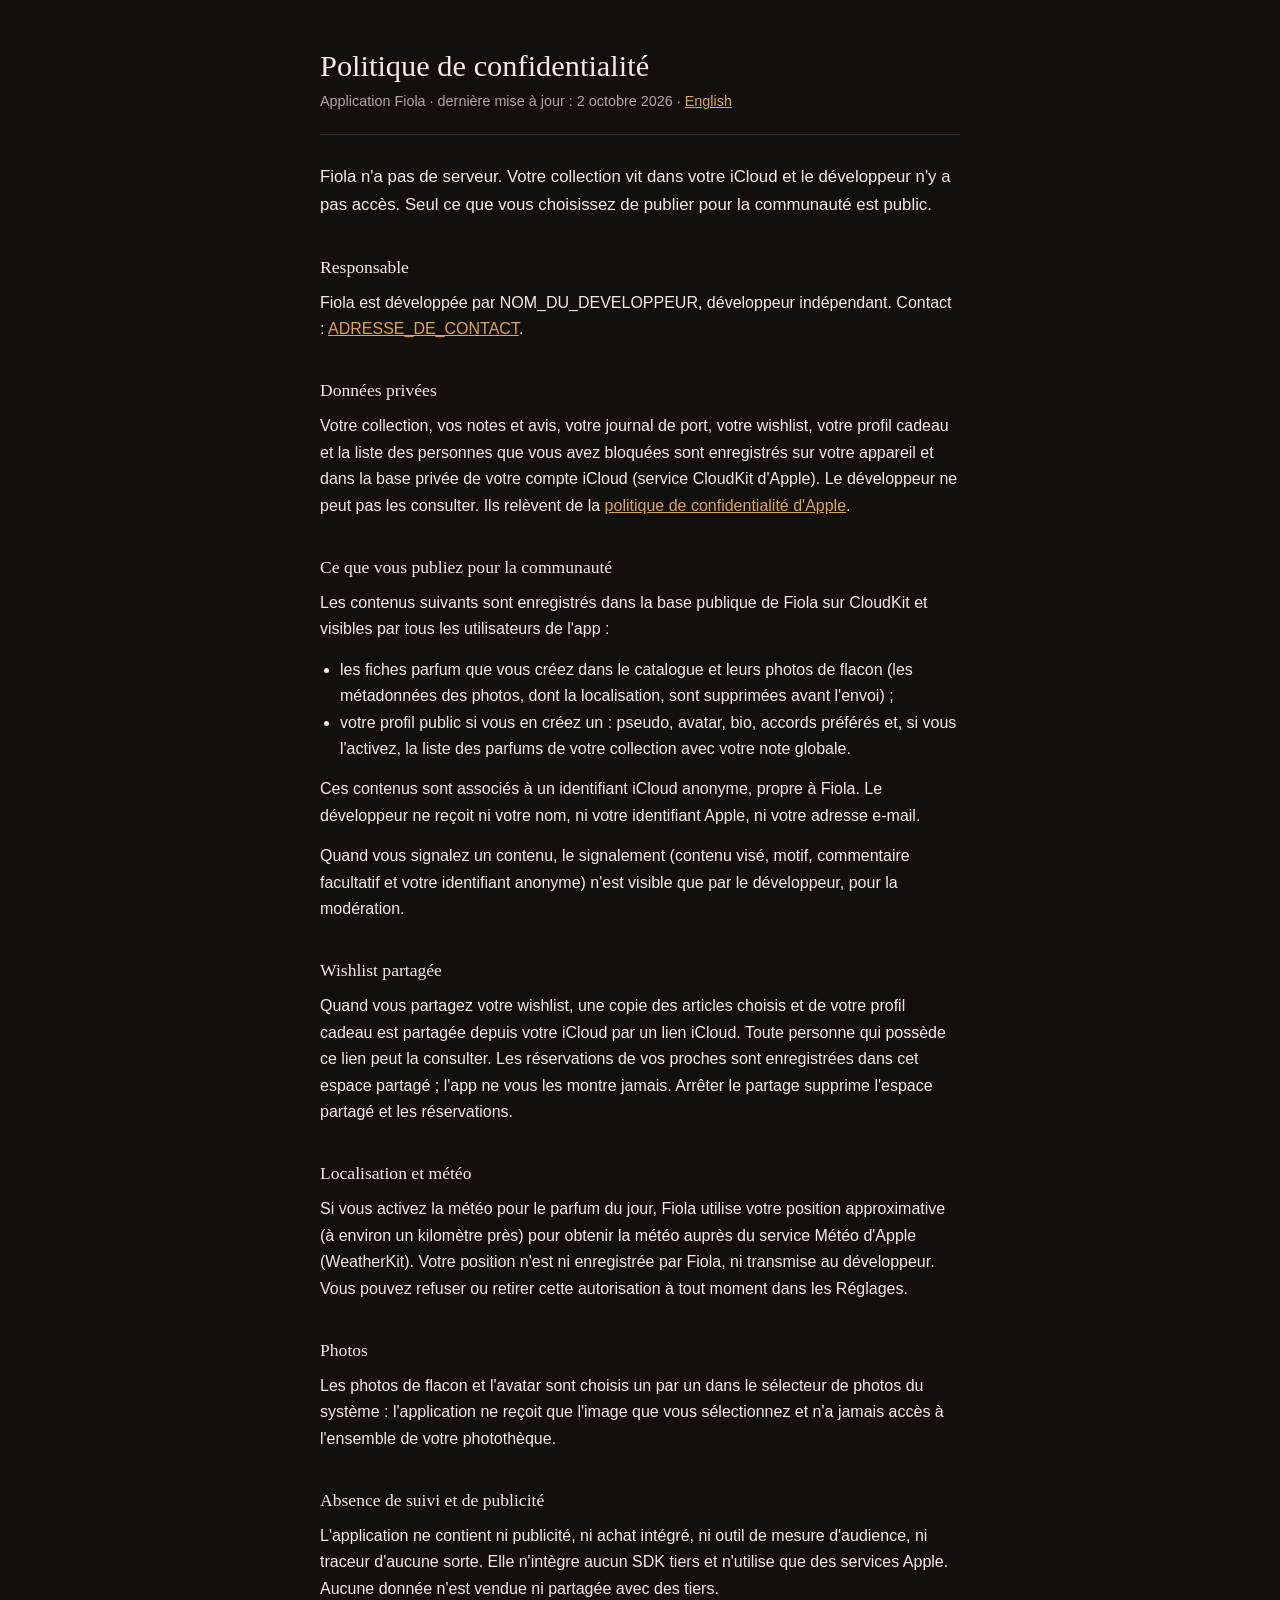
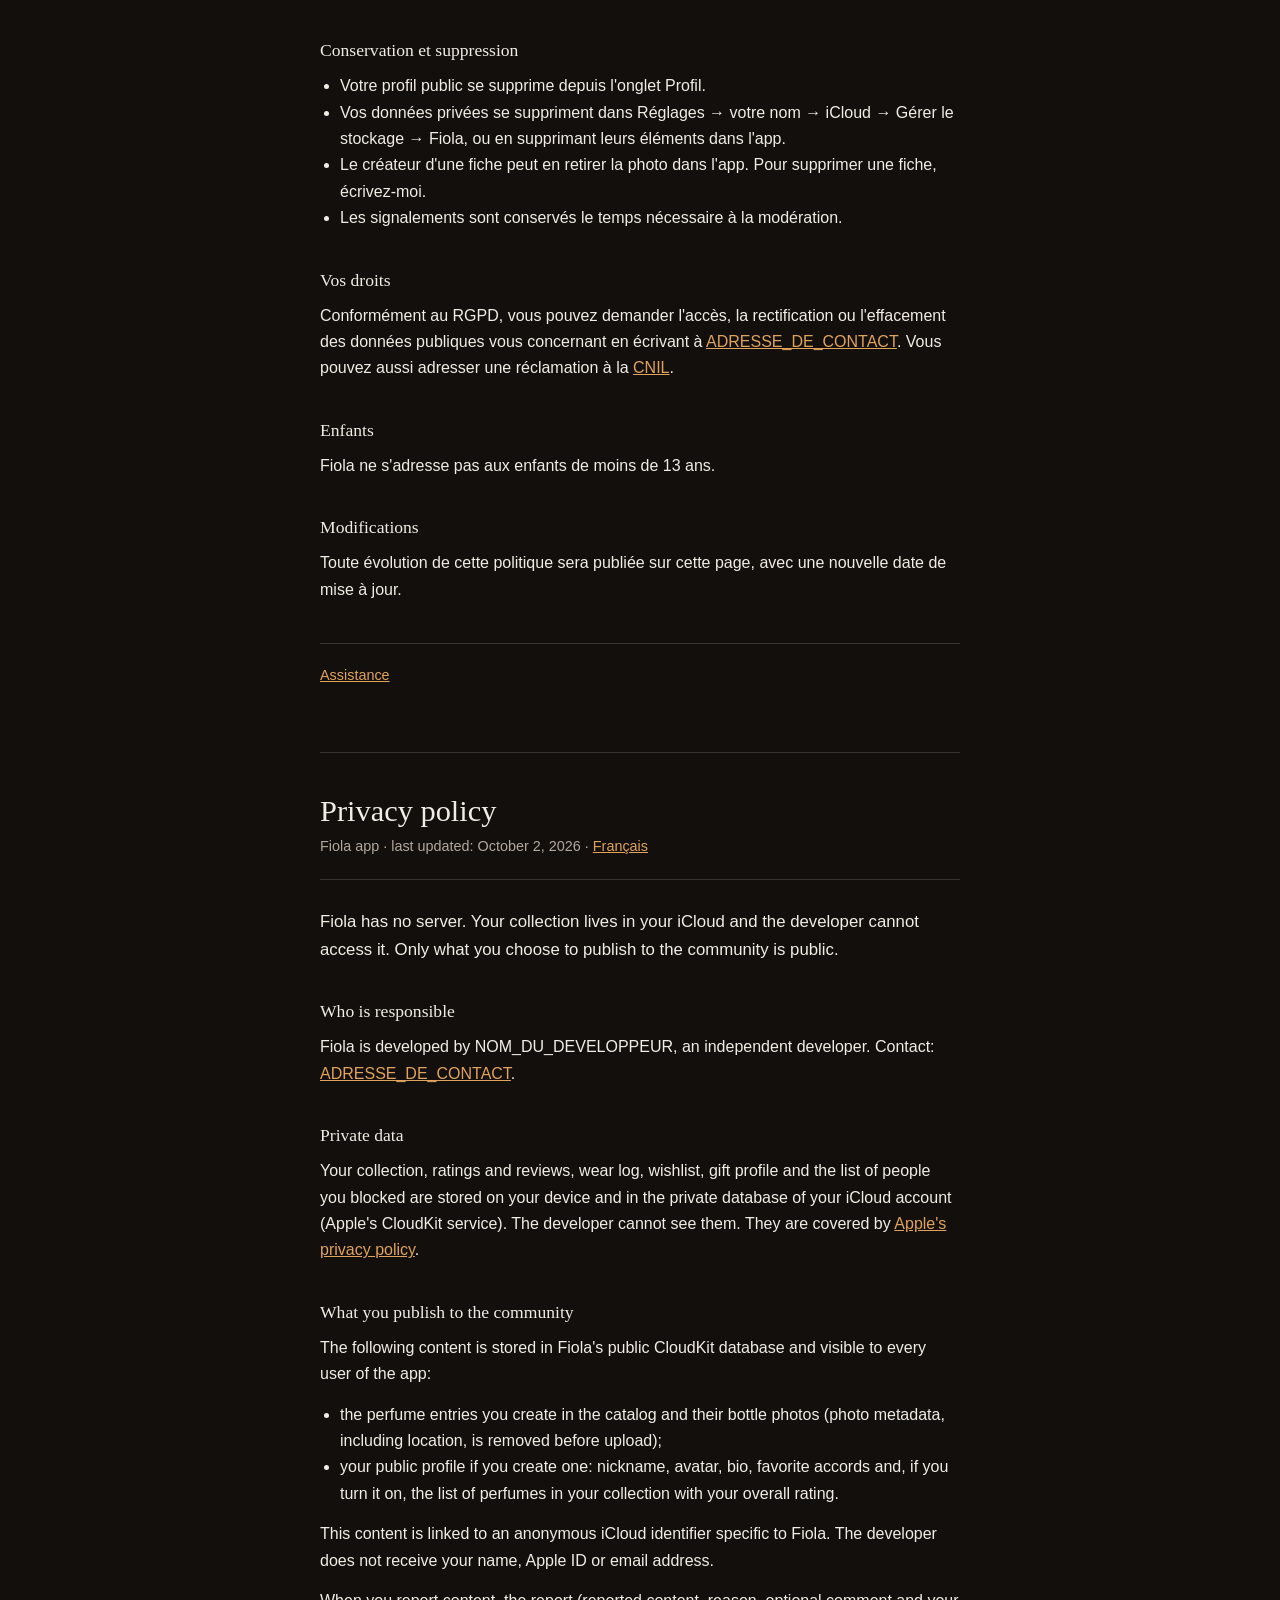
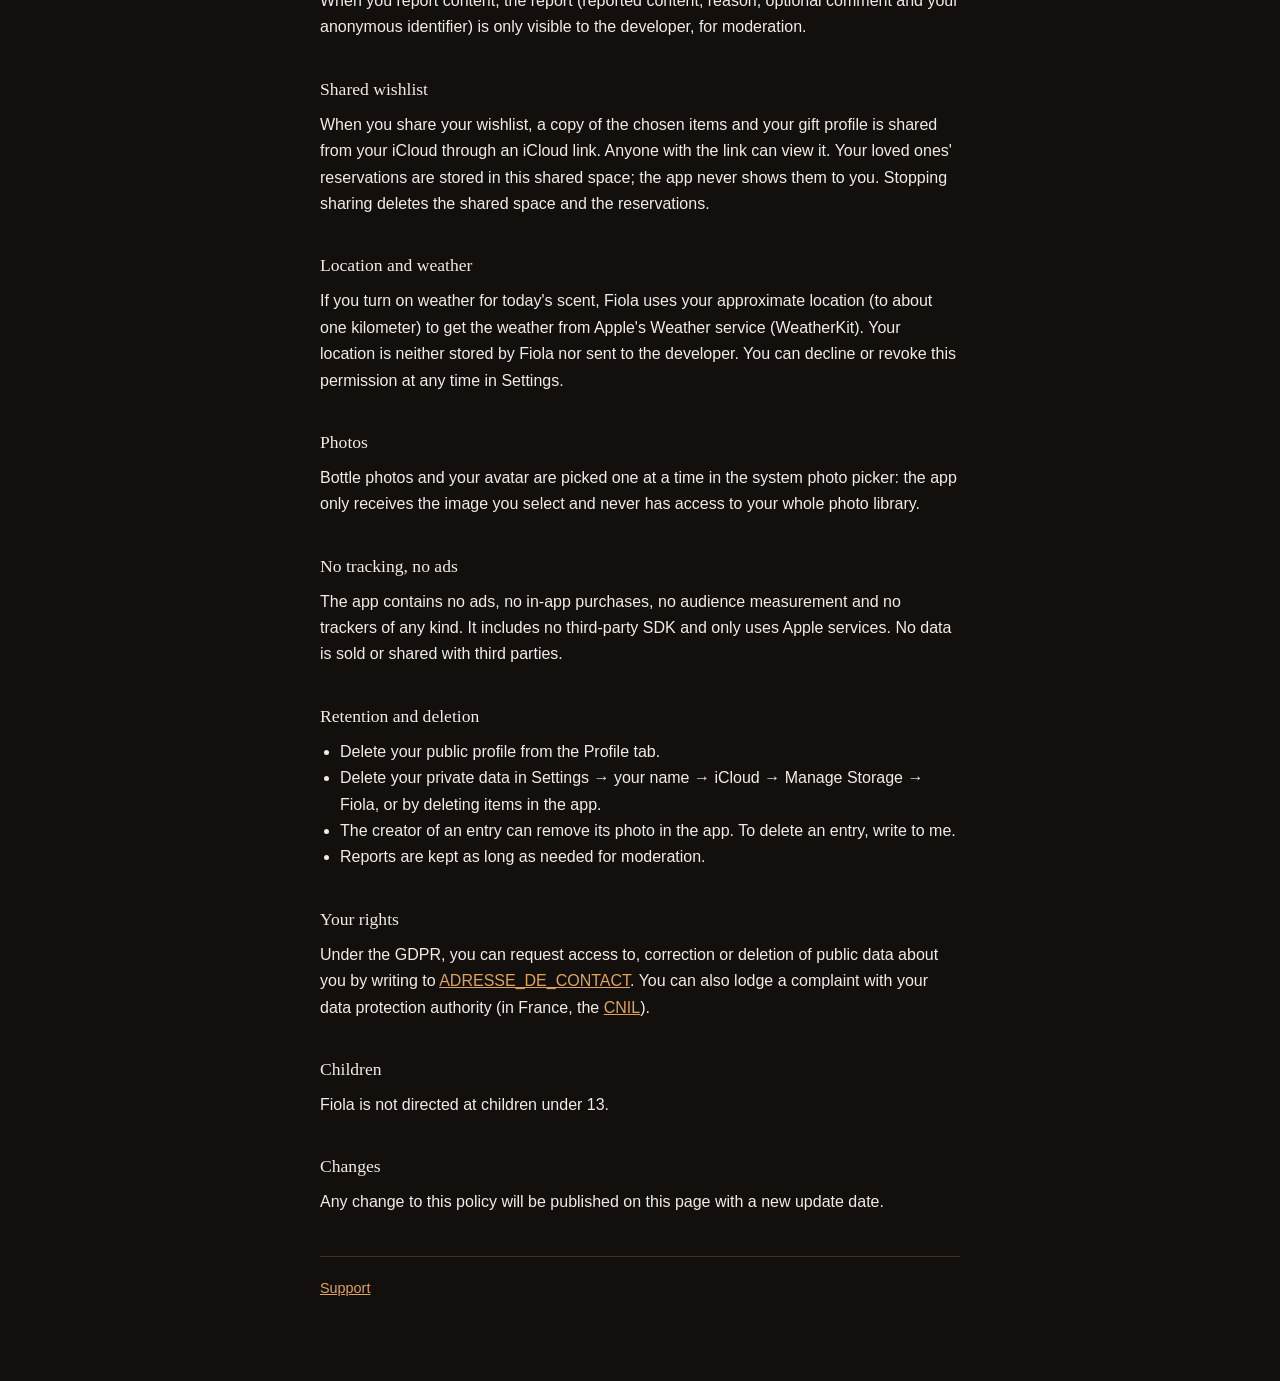
==== privacy.html @ 3ed2ec0d "Add files via upload" ====
<!doctype html>
<html lang="fr">
<head>
<meta charset="utf-8">
<meta name="viewport" content="width=device-width, initial-scale=1">
<title>Fiola — Politique de confidentialité</title>
<link rel="stylesheet" href="../style.css">
</head>
<body>
<main>
<section id="fr" lang="fr">
  <h1>Politique de confidentialité</h1>
  <p class="meta">Application Fiola · dernière mise à jour : 2 octobre 2026 · <a href="#en">English</a></p>

  <p class="lead">Fiola n'a pas de serveur. Votre collection vit dans votre
  iCloud et le développeur n'y a pas accès. Seul ce que vous choisissez de
  publier pour la communauté est public.</p>

  <h2>Responsable</h2>
  <p>Fiola est développée par NOM_DU_DEVELOPPEUR, développeur indépendant.
  Contact : <a href="mailto:ADRESSE_DE_CONTACT">ADRESSE_DE_CONTACT</a>.</p>

  <h2>Données privées</h2>
  <p>Votre collection, vos notes et avis, votre journal de port, votre
  wishlist, votre profil cadeau et la liste des personnes que vous avez
  bloquées sont enregistrés sur votre appareil et dans la base privée de votre
  compte iCloud (service CloudKit d'Apple). Le développeur ne peut pas les
  consulter. Ils relèvent de la
  <a href="https://www.apple.com/legal/privacy/">politique de confidentialité
  d'Apple</a>.</p>

  <h2>Ce que vous publiez pour la communauté</h2>
  <p>Les contenus suivants sont enregistrés dans la base publique de Fiola sur
  CloudKit et visibles par tous les utilisateurs de l'app :</p>
  <ul>
    <li>les fiches parfum que vous créez dans le catalogue et leurs photos de
    flacon (les métadonnées des photos, dont la localisation, sont supprimées
    avant l'envoi) ;</li>
    <li>votre profil public si vous en créez un : pseudo, avatar, bio, accords
    préférés et, si vous l'activez, la liste des parfums de votre collection
    avec votre note globale.</li>
  </ul>
  <p>Ces contenus sont associés à un identifiant iCloud anonyme, propre à
  Fiola. Le développeur ne reçoit ni votre nom, ni votre identifiant Apple, ni
  votre adresse e-mail.</p>
  <p>Quand vous signalez un contenu, le signalement (contenu visé, motif,
  commentaire facultatif et votre identifiant anonyme) n'est visible que par
  le développeur, pour la modération.</p>

  <h2>Wishlist partagée</h2>
  <p>Quand vous partagez votre wishlist, une copie des articles choisis et de
  votre profil cadeau est partagée depuis votre iCloud par un lien iCloud.
  Toute personne qui possède ce lien peut la consulter. Les réservations de
  vos proches sont enregistrées dans cet espace partagé ; l'app ne vous les
  montre jamais. Arrêter le partage supprime l'espace partagé et les
  réservations.</p>

  <h2>Localisation et météo</h2>
  <p>Si vous activez la météo pour le parfum du jour, Fiola utilise votre
  position approximative (à environ un kilomètre près) pour obtenir la météo
  auprès du service Météo d'Apple (WeatherKit). Votre position n'est ni
  enregistrée par Fiola, ni transmise au développeur. Vous pouvez refuser ou
  retirer cette autorisation à tout moment dans les Réglages.</p>

  <h2>Photos</h2>
  <p>Les photos de flacon et l'avatar sont choisis un par un dans le sélecteur
  de photos du système : l'application ne reçoit que l'image que vous
  sélectionnez et n'a jamais accès à l'ensemble de votre photothèque.</p>

  <h2>Absence de suivi et de publicité</h2>
  <p>L'application ne contient ni publicité, ni achat intégré, ni outil de
  mesure d'audience, ni traceur d'aucune sorte. Elle n'intègre aucun SDK
  tiers et n'utilise que des services Apple. Aucune donnée n'est vendue ni
  partagée avec des tiers.</p>

  <h2>Conservation et suppression</h2>
  <ul>
    <li>Votre profil public se supprime depuis l'onglet Profil.</li>
    <li>Vos données privées se suppriment dans Réglages → votre nom → iCloud →
    Gérer le stockage → Fiola, ou en supprimant leurs éléments dans l'app.</li>
    <li>Le créateur d'une fiche peut en retirer la photo dans l'app. Pour
    supprimer une fiche, écrivez-moi.</li>
    <li>Les signalements sont conservés le temps nécessaire à la modération.</li>
  </ul>

  <h2>Vos droits</h2>
  <p>Conformément au RGPD, vous pouvez demander l'accès, la rectification ou
  l'effacement des données publiques vous concernant en écrivant à
  <a href="mailto:ADRESSE_DE_CONTACT">ADRESSE_DE_CONTACT</a>. Vous pouvez
  aussi adresser une réclamation à la <a href="https://www.cnil.fr/">CNIL</a>.</p>

  <h2>Enfants</h2>
  <p>Fiola ne s'adresse pas aux enfants de moins de 13 ans.</p>

  <h2>Modifications</h2>
  <p>Toute évolution de cette politique sera publiée sur cette page, avec une
  nouvelle date de mise à jour.</p>

  <nav><a href="../">Assistance</a></nav>
</section>

<section id="en" lang="en">
  <h1>Privacy policy</h1>
  <p class="meta">Fiola app · last updated: October 2, 2026 · <a href="#fr">Français</a></p>

  <p class="lead">Fiola has no server. Your collection lives in your iCloud
  and the developer cannot access it. Only what you choose to publish to the
  community is public.</p>

  <h2>Who is responsible</h2>
  <p>Fiola is developed by NOM_DU_DEVELOPPEUR, an independent developer.
  Contact: <a href="mailto:ADRESSE_DE_CONTACT">ADRESSE_DE_CONTACT</a>.</p>

  <h2>Private data</h2>
  <p>Your collection, ratings and reviews, wear log, wishlist, gift profile
  and the list of people you blocked are stored on your device and in the
  private database of your iCloud account (Apple's CloudKit service). The
  developer cannot see them. They are covered by
  <a href="https://www.apple.com/legal/privacy/">Apple's privacy
  policy</a>.</p>

  <h2>What you publish to the community</h2>
  <p>The following content is stored in Fiola's public CloudKit database and
  visible to every user of the app:</p>
  <ul>
    <li>the perfume entries you create in the catalog and their bottle photos
    (photo metadata, including location, is removed before upload);</li>
    <li>your public profile if you create one: nickname, avatar, bio, favorite
    accords and, if you turn it on, the list of perfumes in your collection
    with your overall rating.</li>
  </ul>
  <p>This content is linked to an anonymous iCloud identifier specific to
  Fiola. The developer does not receive your name, Apple ID or email
  address.</p>
  <p>When you report content, the report (reported content, reason, optional
  comment and your anonymous identifier) is only visible to the developer,
  for moderation.</p>

  <h2>Shared wishlist</h2>
  <p>When you share your wishlist, a copy of the chosen items and your gift
  profile is shared from your iCloud through an iCloud link. Anyone with the
  link can view it. Your loved ones' reservations are stored in this shared
  space; the app never shows them to you. Stopping sharing deletes the shared
  space and the reservations.</p>

  <h2>Location and weather</h2>
  <p>If you turn on weather for today's scent, Fiola uses your approximate
  location (to about one kilometer) to get the weather from Apple's Weather
  service (WeatherKit). Your location is neither stored by Fiola nor sent to
  the developer. You can decline or revoke this permission at any time in
  Settings.</p>

  <h2>Photos</h2>
  <p>Bottle photos and your avatar are picked one at a time in the system
  photo picker: the app only receives the image you select and never has
  access to your whole photo library.</p>

  <h2>No tracking, no ads</h2>
  <p>The app contains no ads, no in-app purchases, no audience measurement
  and no trackers of any kind. It includes no third-party SDK and only uses
  Apple services. No data is sold or shared with third parties.</p>

  <h2>Retention and deletion</h2>
  <ul>
    <li>Delete your public profile from the Profile tab.</li>
    <li>Delete your private data in Settings → your name → iCloud → Manage
    Storage → Fiola, or by deleting items in the app.</li>
    <li>The creator of an entry can remove its photo in the app. To delete an
    entry, write to me.</li>
    <li>Reports are kept as long as needed for moderation.</li>
  </ul>

  <h2>Your rights</h2>
  <p>Under the GDPR, you can request access to, correction or deletion of
  public data about you by writing to
  <a href="mailto:ADRESSE_DE_CONTACT">ADRESSE_DE_CONTACT</a>. You can also
  lodge a complaint with your data protection authority (in France, the
  <a href="https://www.cnil.fr/">CNIL</a>).</p>

  <h2>Children</h2>
  <p>Fiola is not directed at children under 13.</p>

  <h2>Changes</h2>
  <p>Any change to this policy will be published on this page with a new
  update date.</p>

  <nav><a href="../">Support</a></nav>
</section>
</main>
</body>
</html>
---- style.css ----
:root{
  --ground:#120F0D; --surface:#1C1815; --ink:#F2ECE4; --soft:#B3A89C;
  --rule:#3A332D; --primary:#E0A35A;
}
*{box-sizing:border-box}
body{margin:0;background:var(--ground);color:var(--ink);
     font:16px/1.65 -apple-system,BlinkMacSystemFont,"Segoe UI",Helvetica,Arial,sans-serif}
main{max-width:680px;margin:0 auto;padding:48px 20px 80px}
h1{font-size:1.9rem;line-height:1.2;margin:0 0 6px;font-weight:400;
   font-family:"New York",Georgia,"Times New Roman",serif}
h2{font-size:1.1rem;margin:34px 0 8px;font-weight:500;
   font-family:"New York",Georgia,"Times New Roman",serif}
p,ul{margin:0 0 14px}
ul{padding-left:20px}
a{color:var(--primary)}
strong{font-weight:600}
.meta{color:var(--soft);font-size:.9rem;margin-bottom:28px;
      padding-bottom:20px;border-bottom:1px solid var(--rule)}
.lead{font-size:1.05rem}
section+section{margin-top:64px;padding-top:40px;border-top:1px solid var(--rule)}
nav{margin-top:40px;padding-top:20px;border-top:1px solid var(--rule);
    font-size:.9rem;color:var(--soft)}
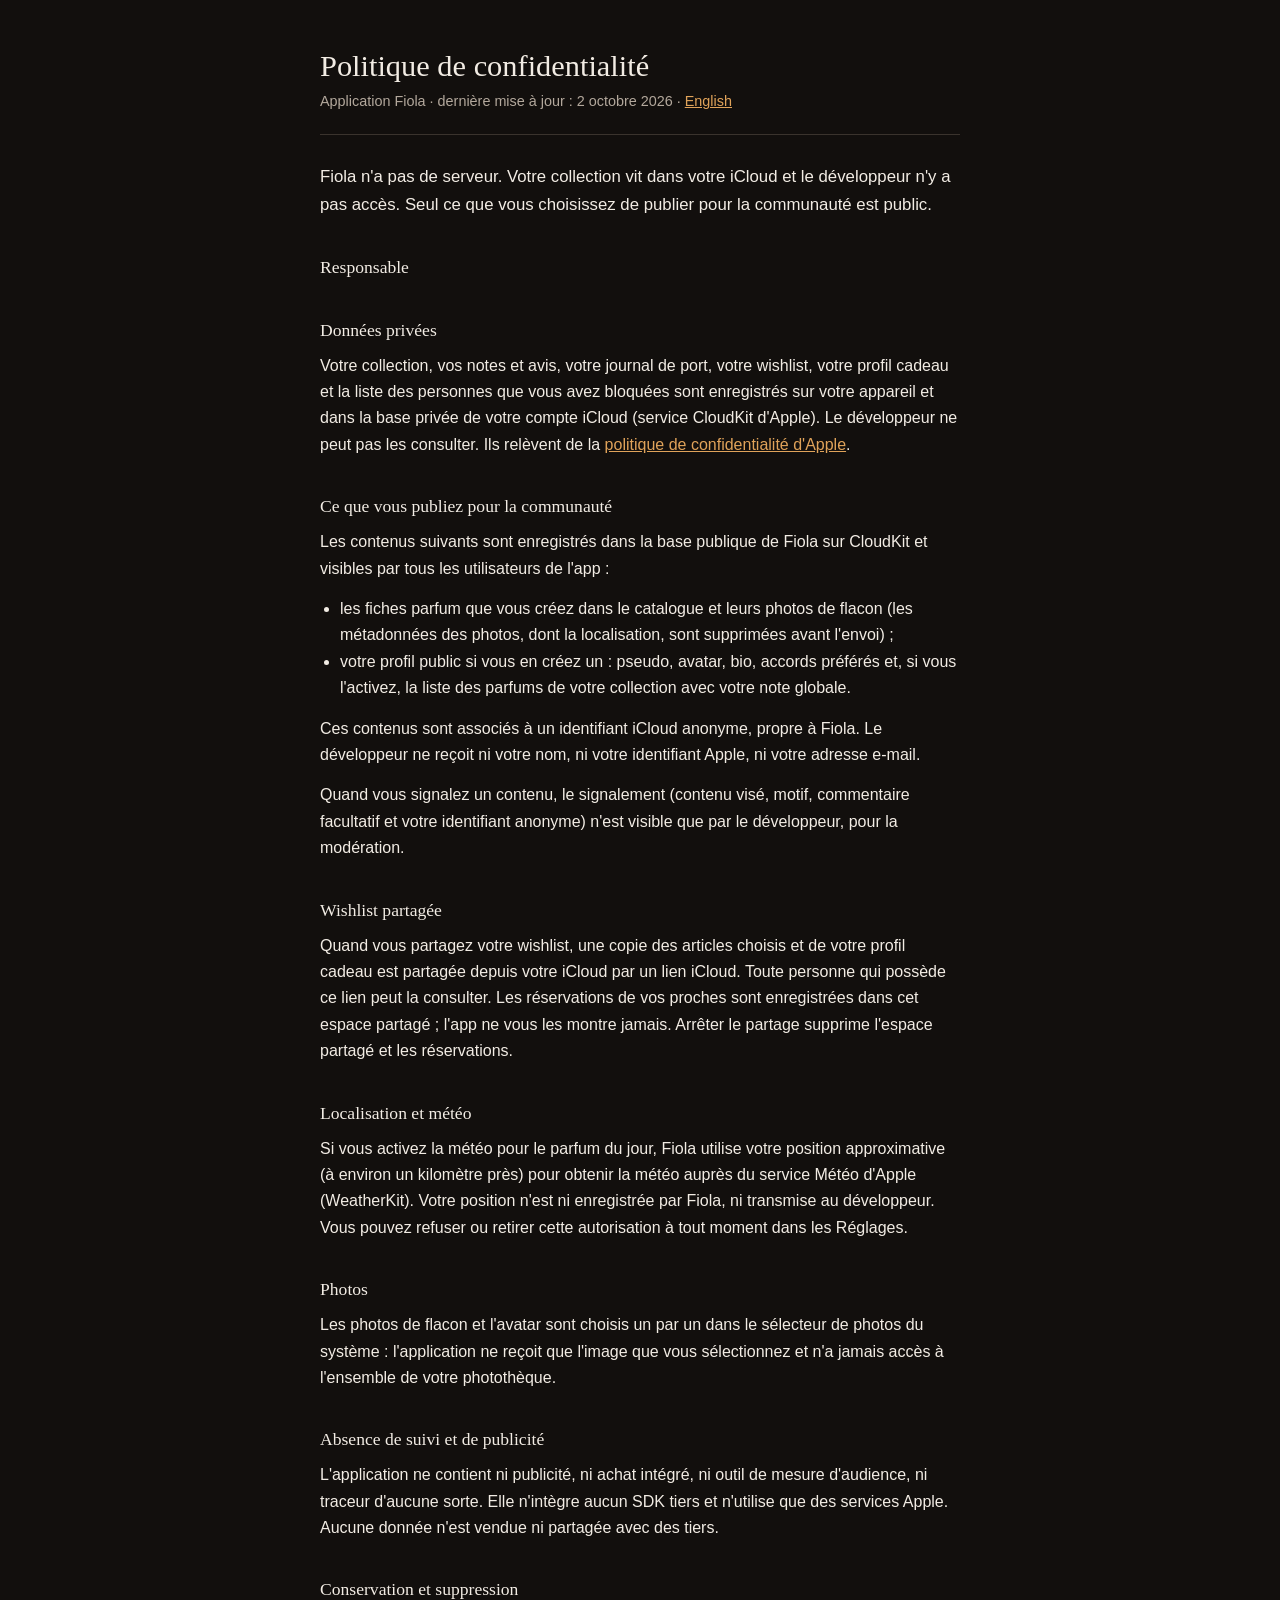
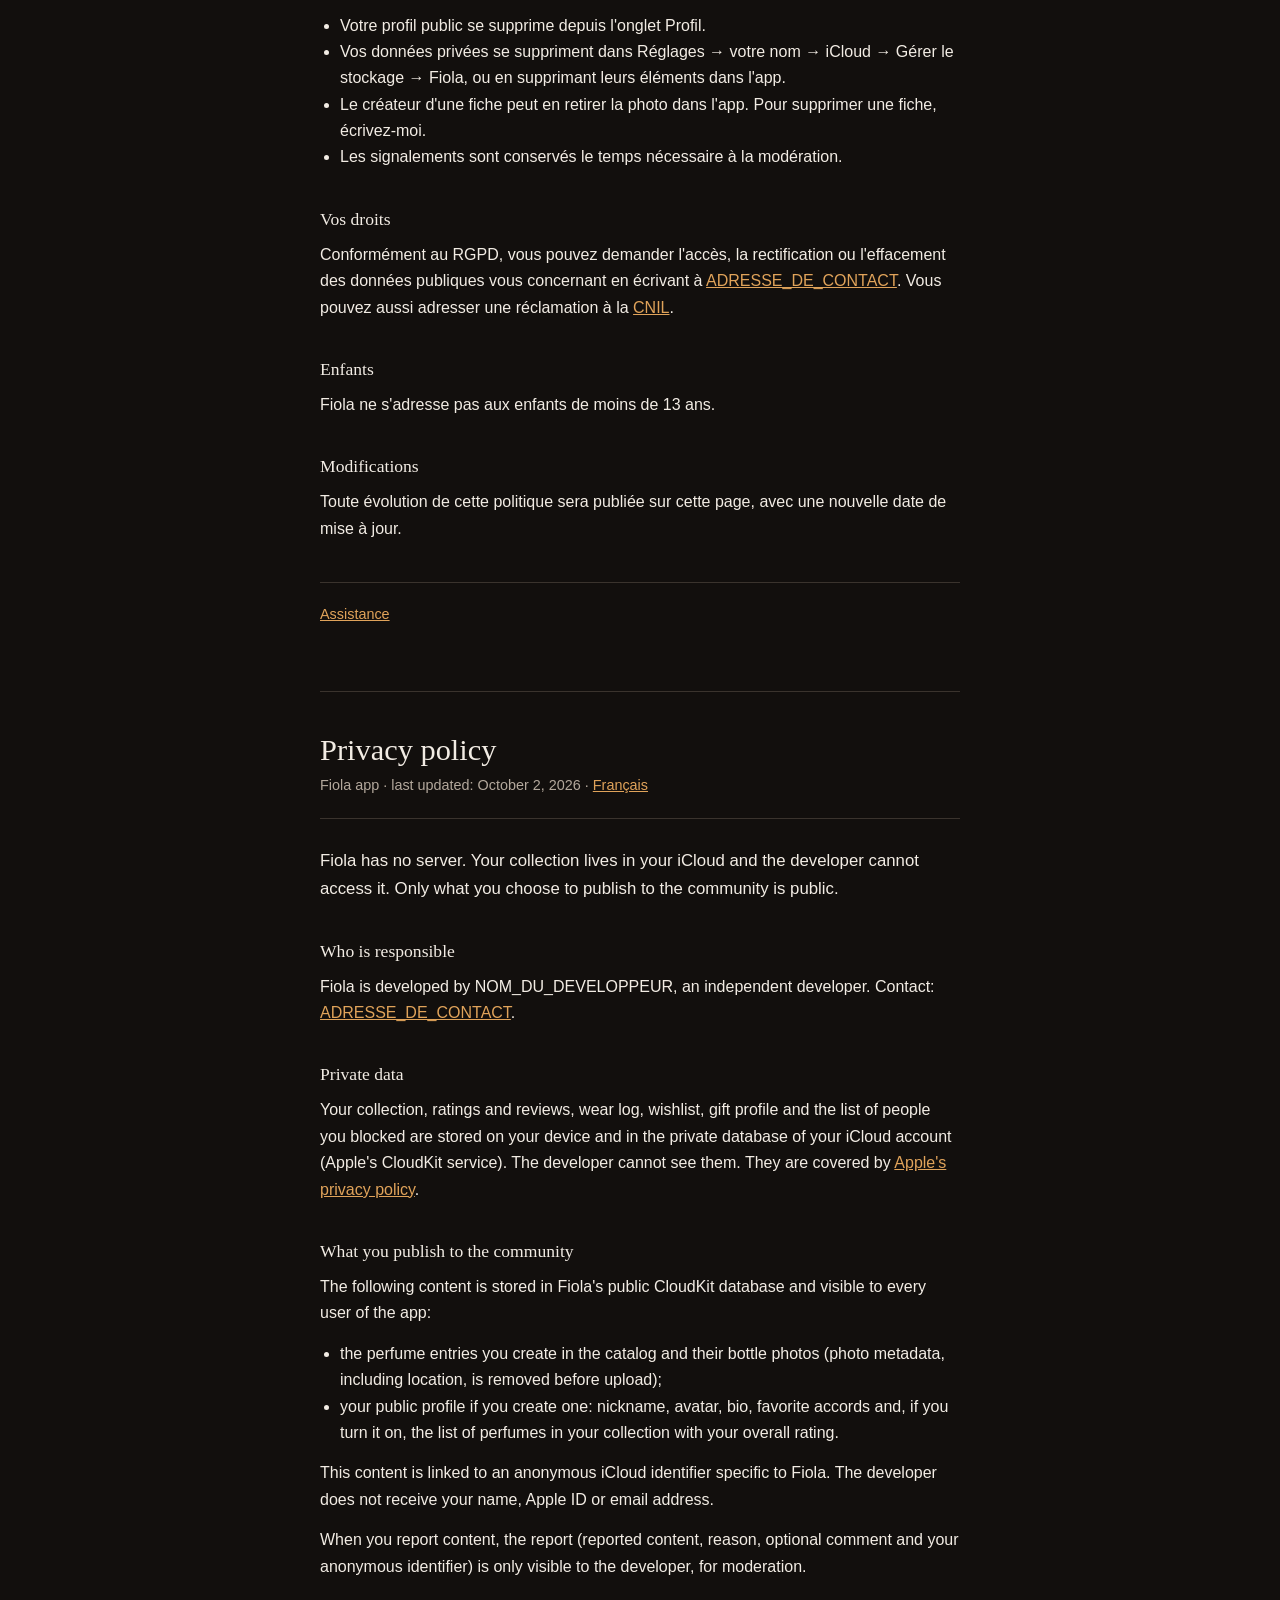
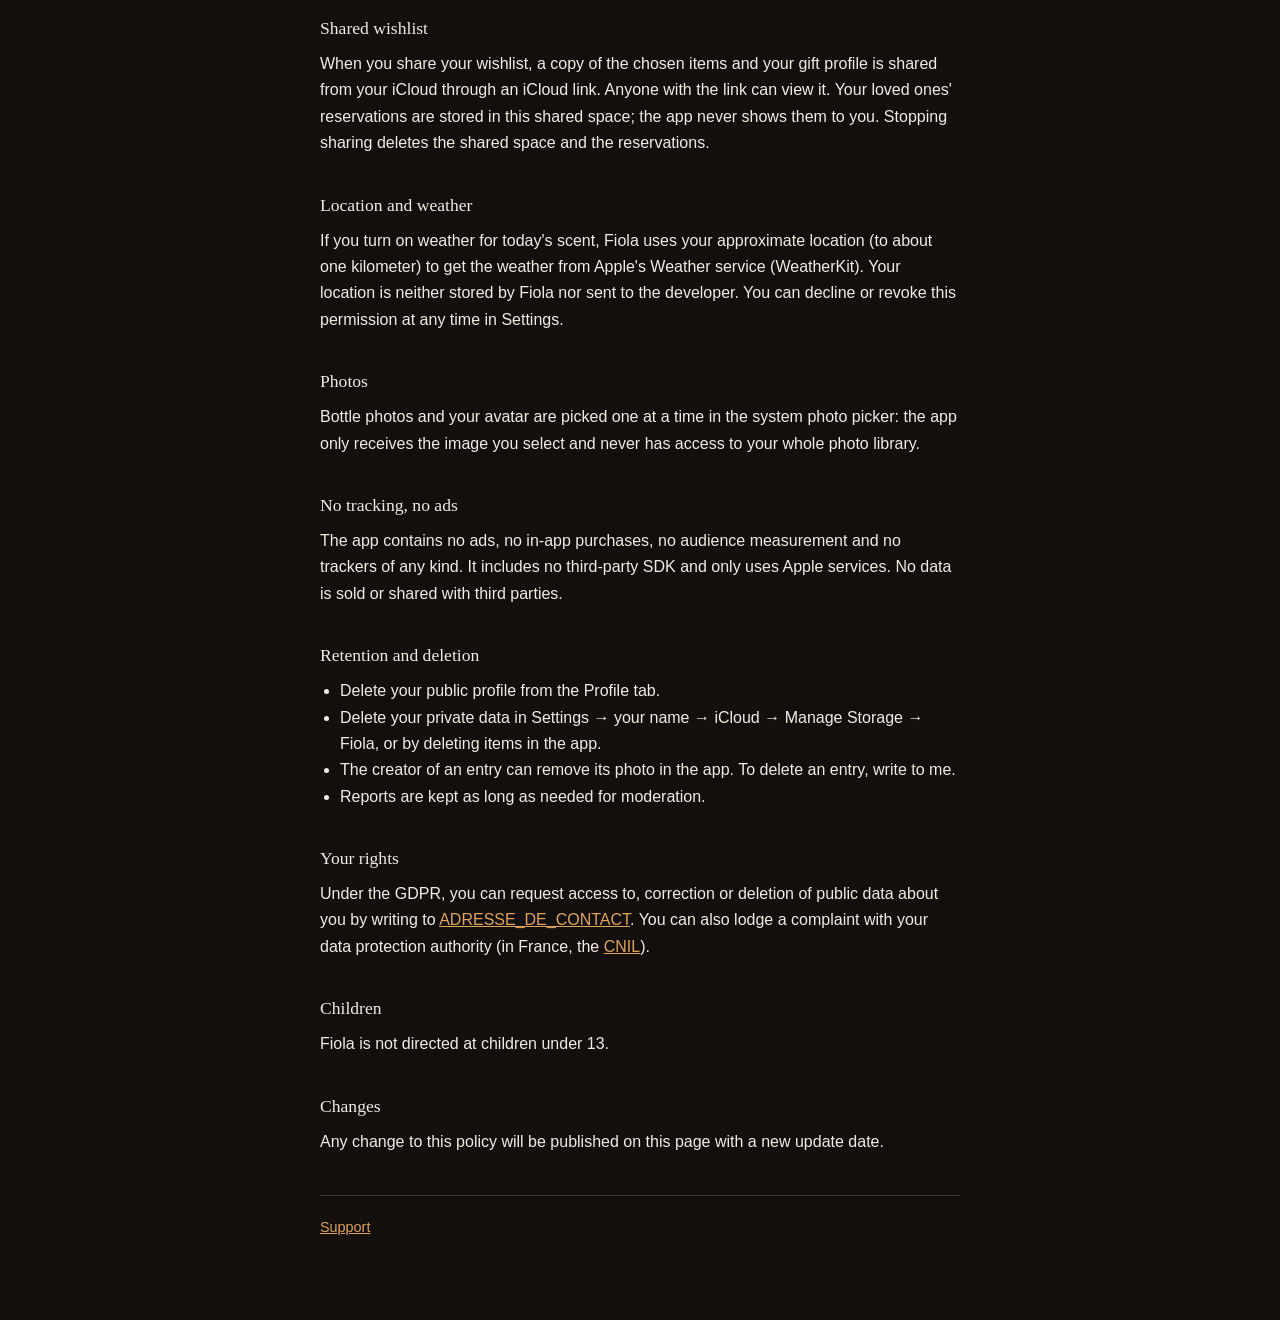
==== commit 29dd0eb9: "Update privacy.html" ====
--- a/privacy.html
+++ b/privacy.html
@@ -17,8 +17,6 @@
   publier pour la communauté est public.</p>
 
   <h2>Responsable</h2>
-  <p>Fiola est développée par NOM_DU_DEVELOPPEUR, développeur indépendant.
-  Contact : <a href="mailto:ADRESSE_DE_CONTACT">ADRESSE_DE_CONTACT</a>.</p>
 
   <h2>Données privées</h2>
   <p>Votre collection, vos notes et avis, votre journal de port, votre
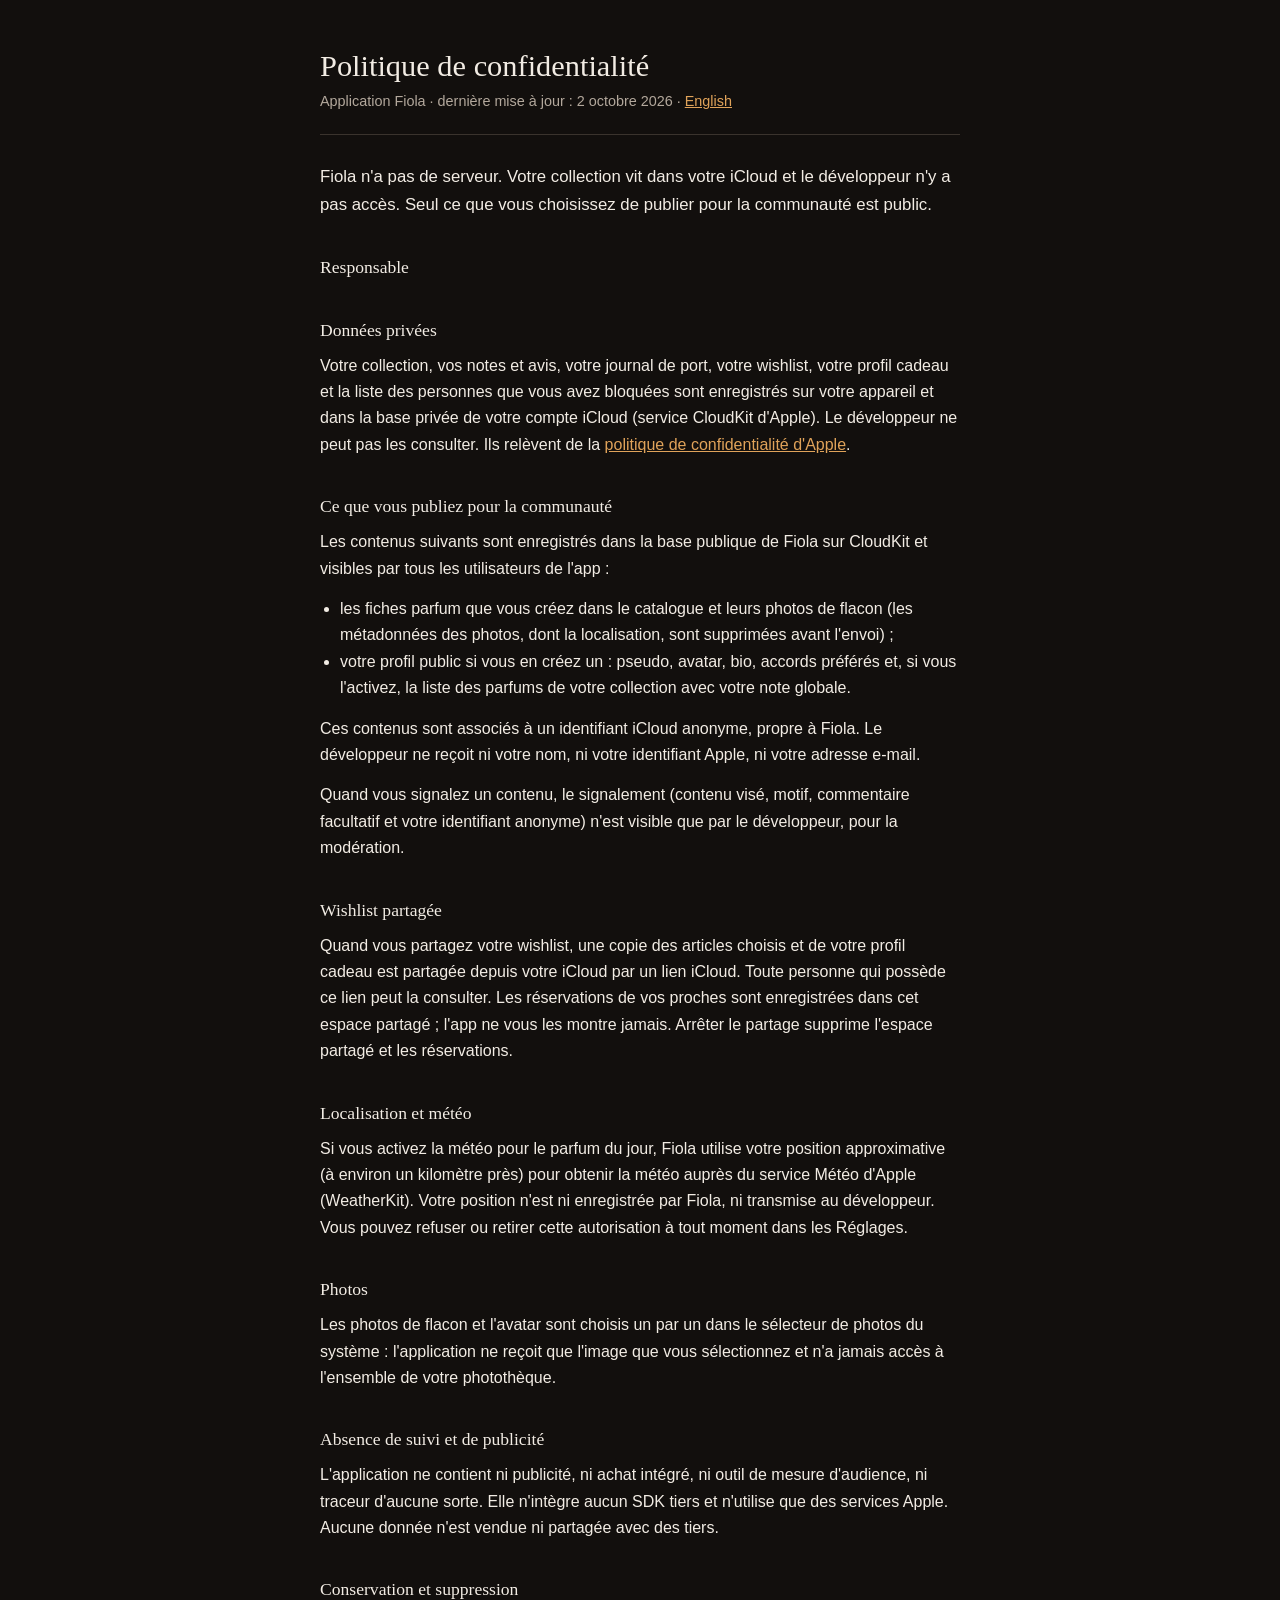
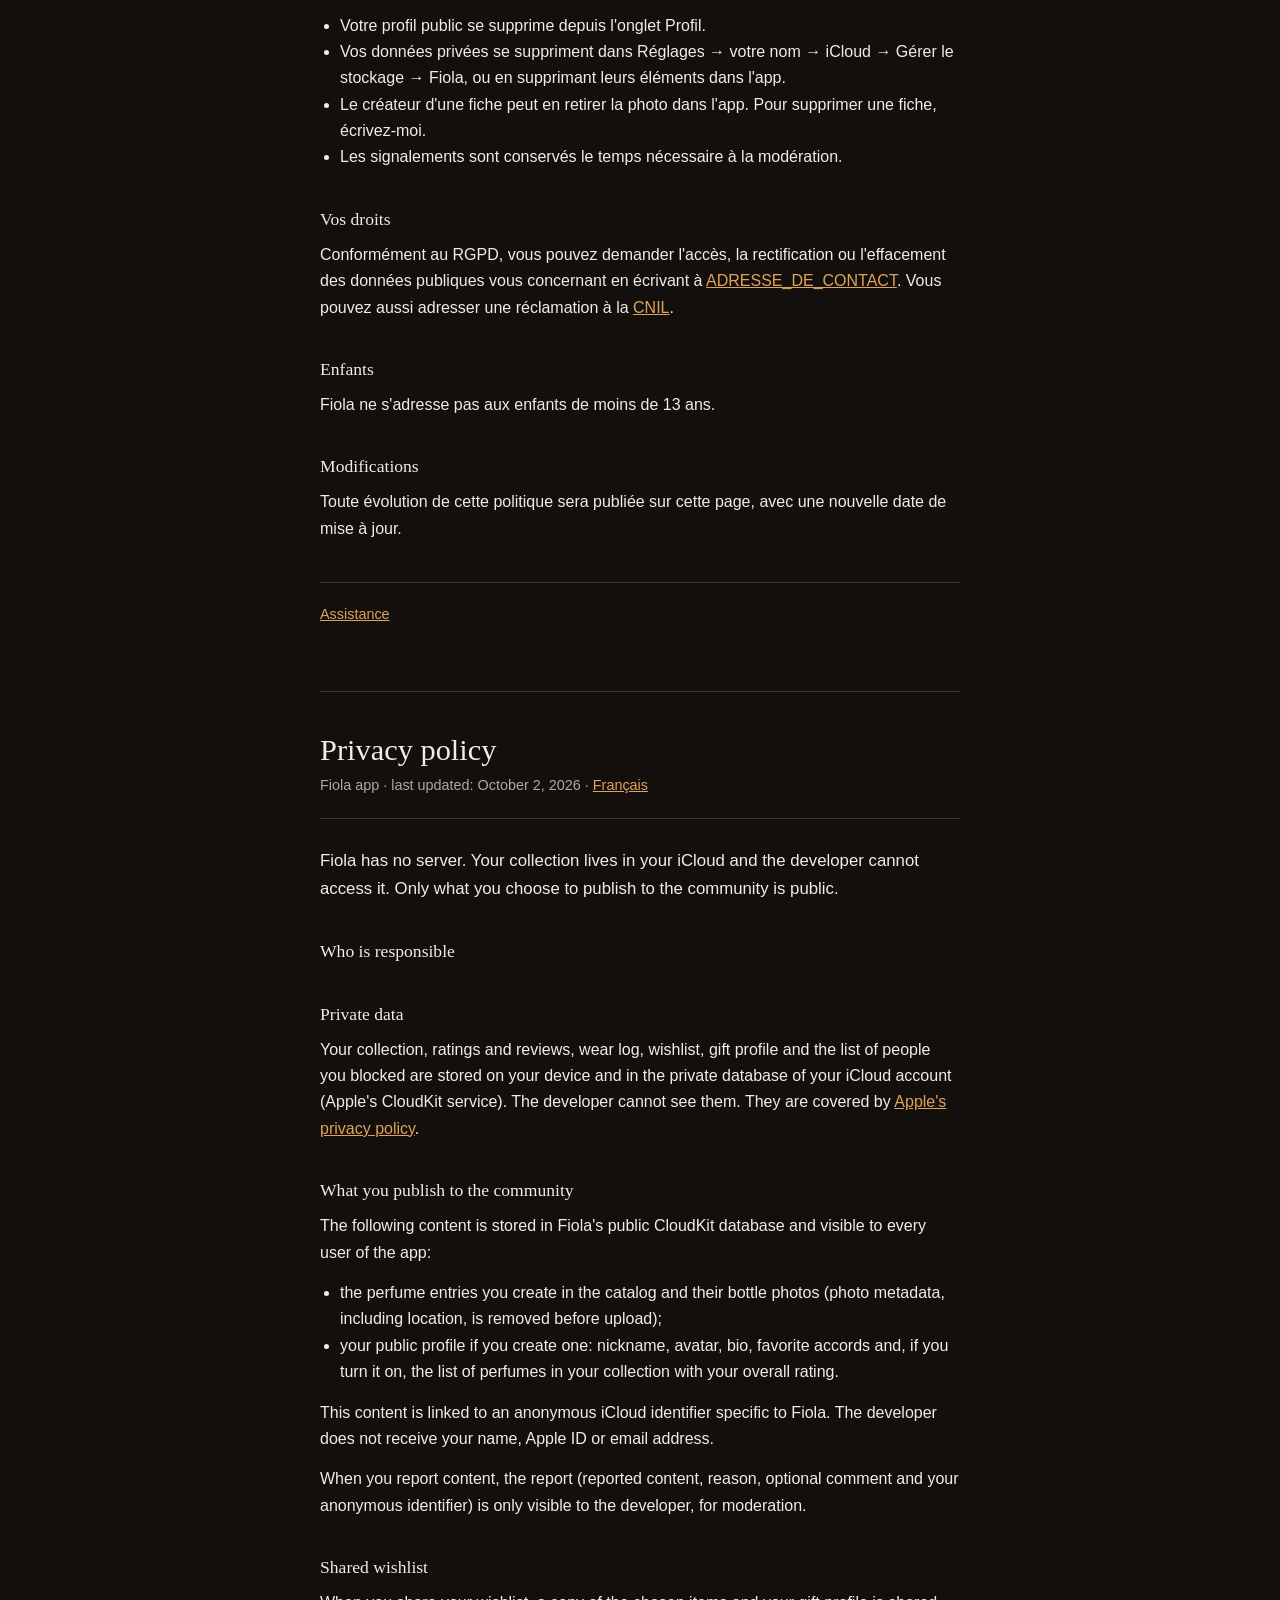
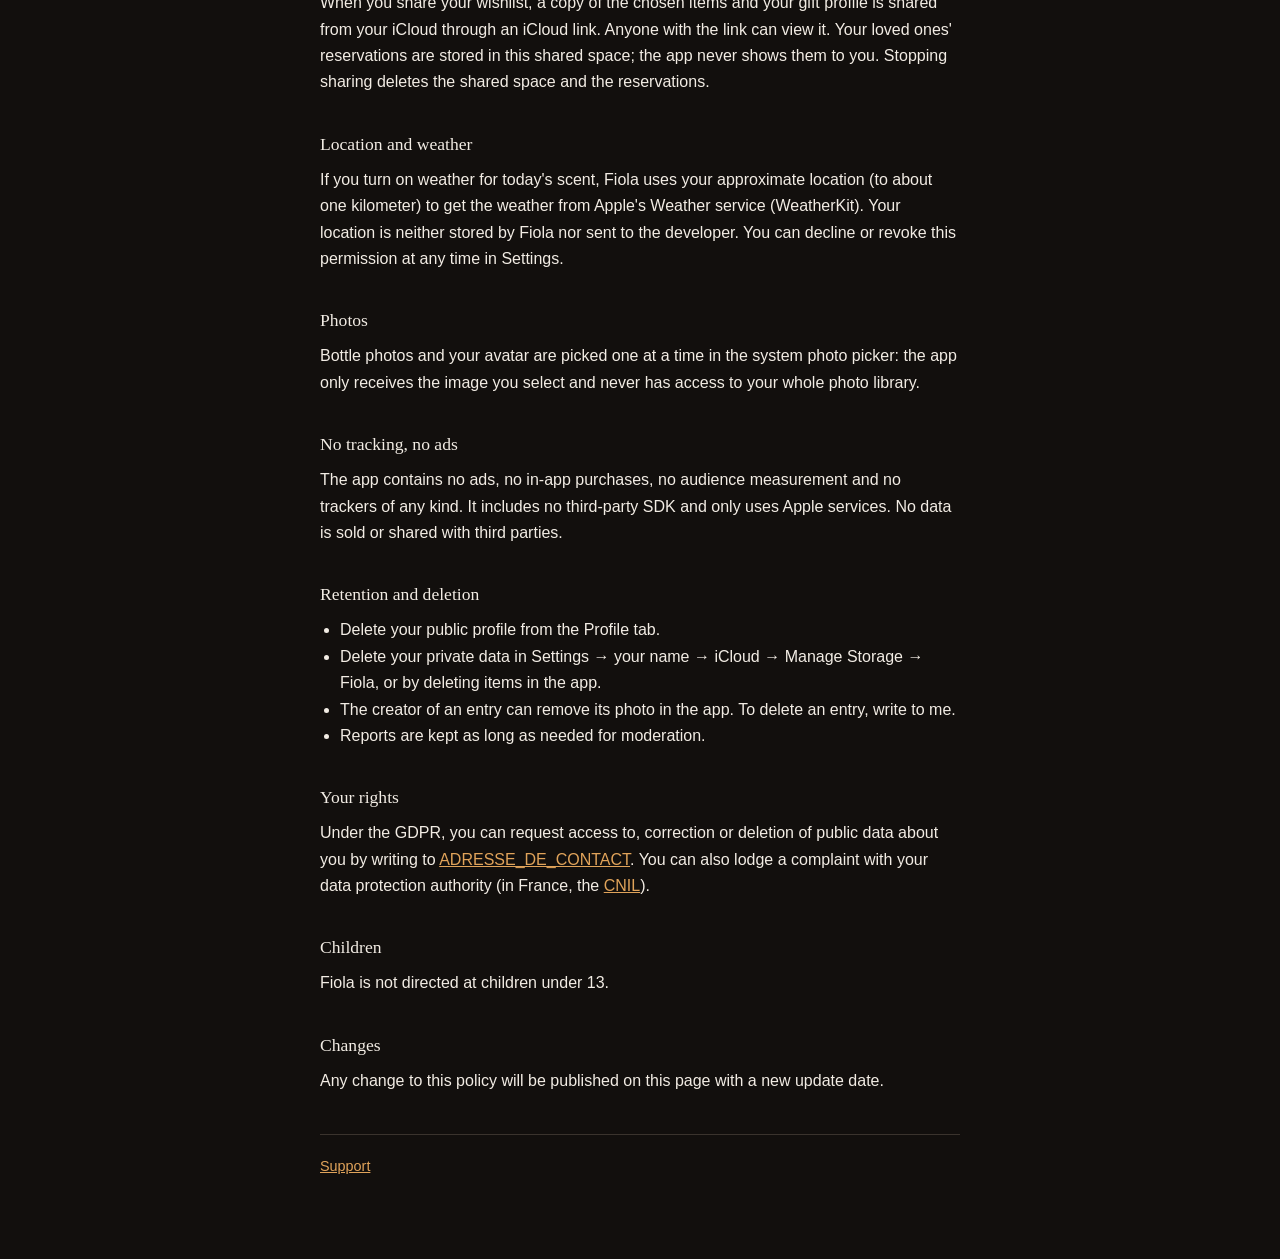
==== commit 1f106cdd: "Update privacy.html" ====
--- a/privacy.html
+++ b/privacy.html
@@ -4,7 +4,7 @@
 <meta charset="utf-8">
 <meta name="viewport" content="width=device-width, initial-scale=1">
 <title>Fiola — Politique de confidentialité</title>
-<link rel="stylesheet" href="../style.css">
+<link rel="stylesheet" href="style.css">
 </head>
 <body>
 <main>
@@ -106,8 +106,7 @@
   community is public.</p>
 
   <h2>Who is responsible</h2>
-  <p>Fiola is developed by NOM_DU_DEVELOPPEUR, an independent developer.
-  Contact: <a href="mailto:ADRESSE_DE_CONTACT">ADRESSE_DE_CONTACT</a>.</p>
+
 
   <h2>Private data</h2>
   <p>Your collection, ratings and reviews, wear log, wishlist, gift profile
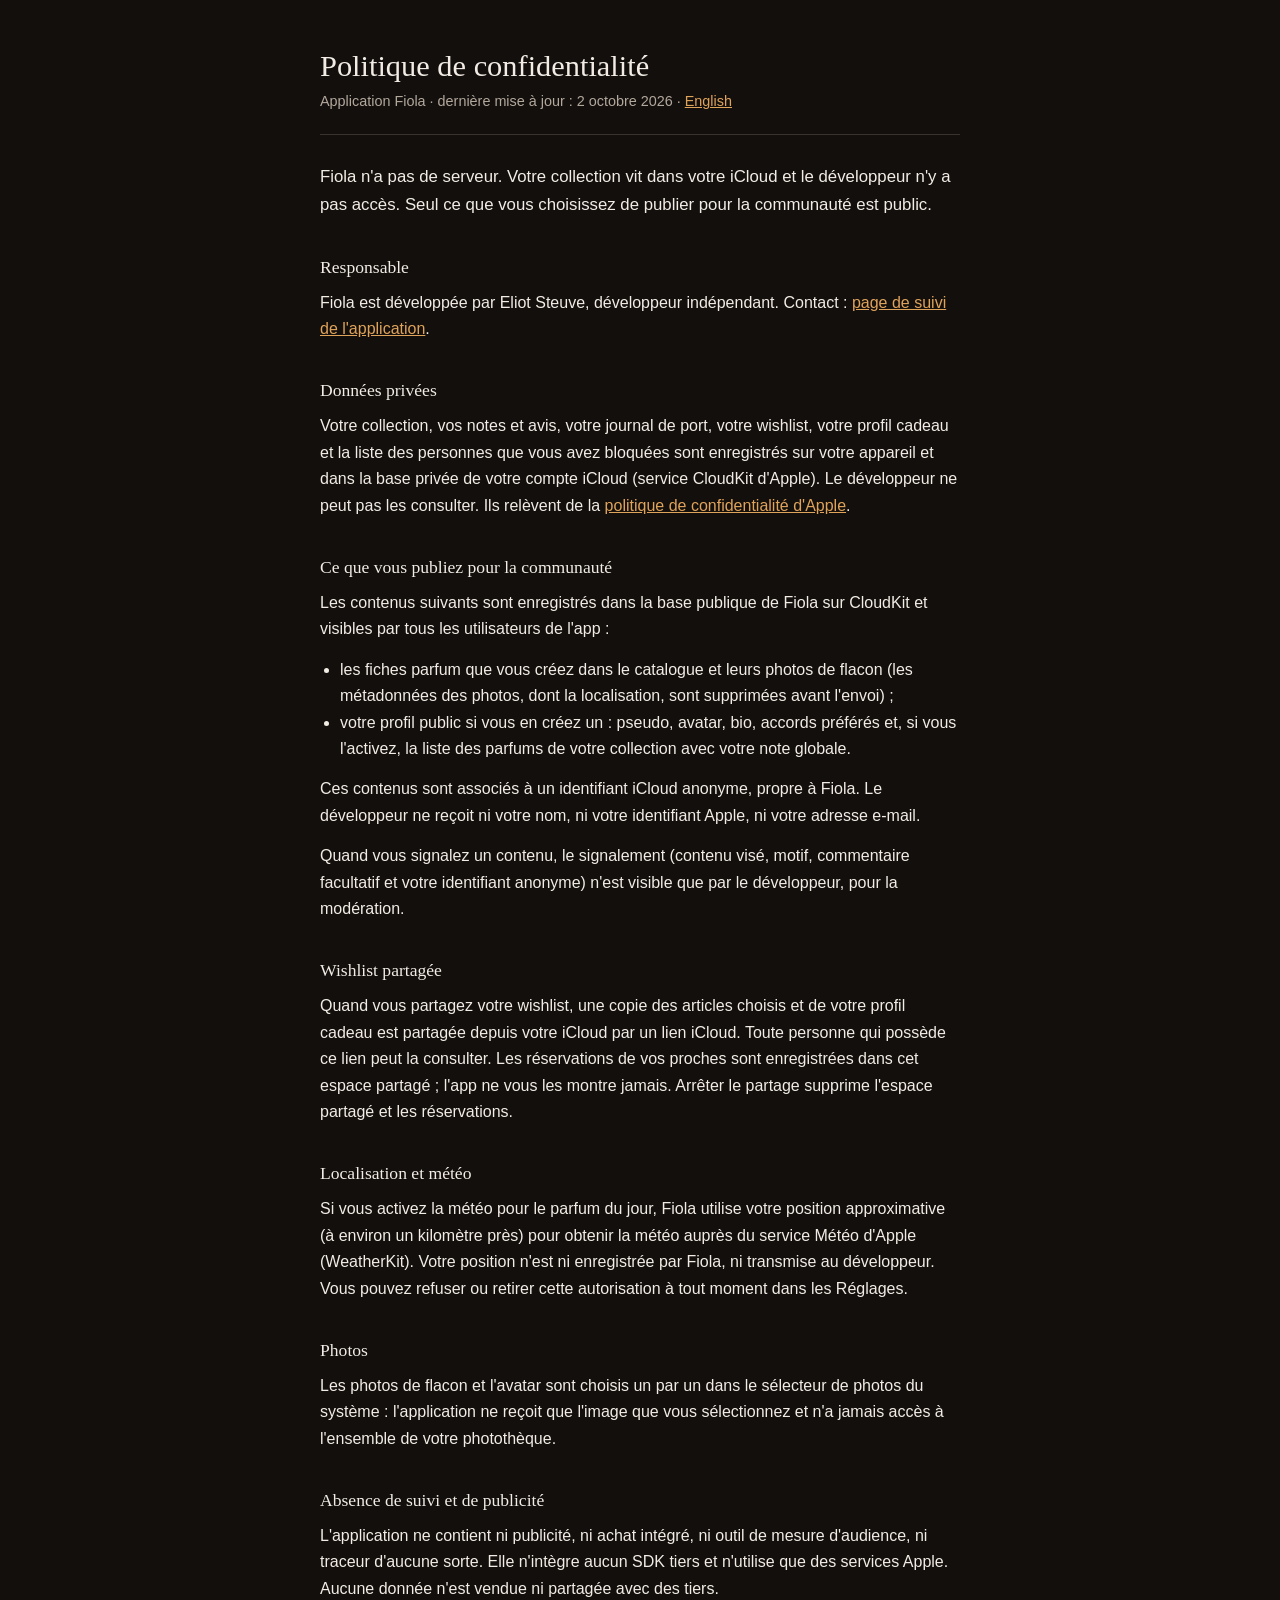
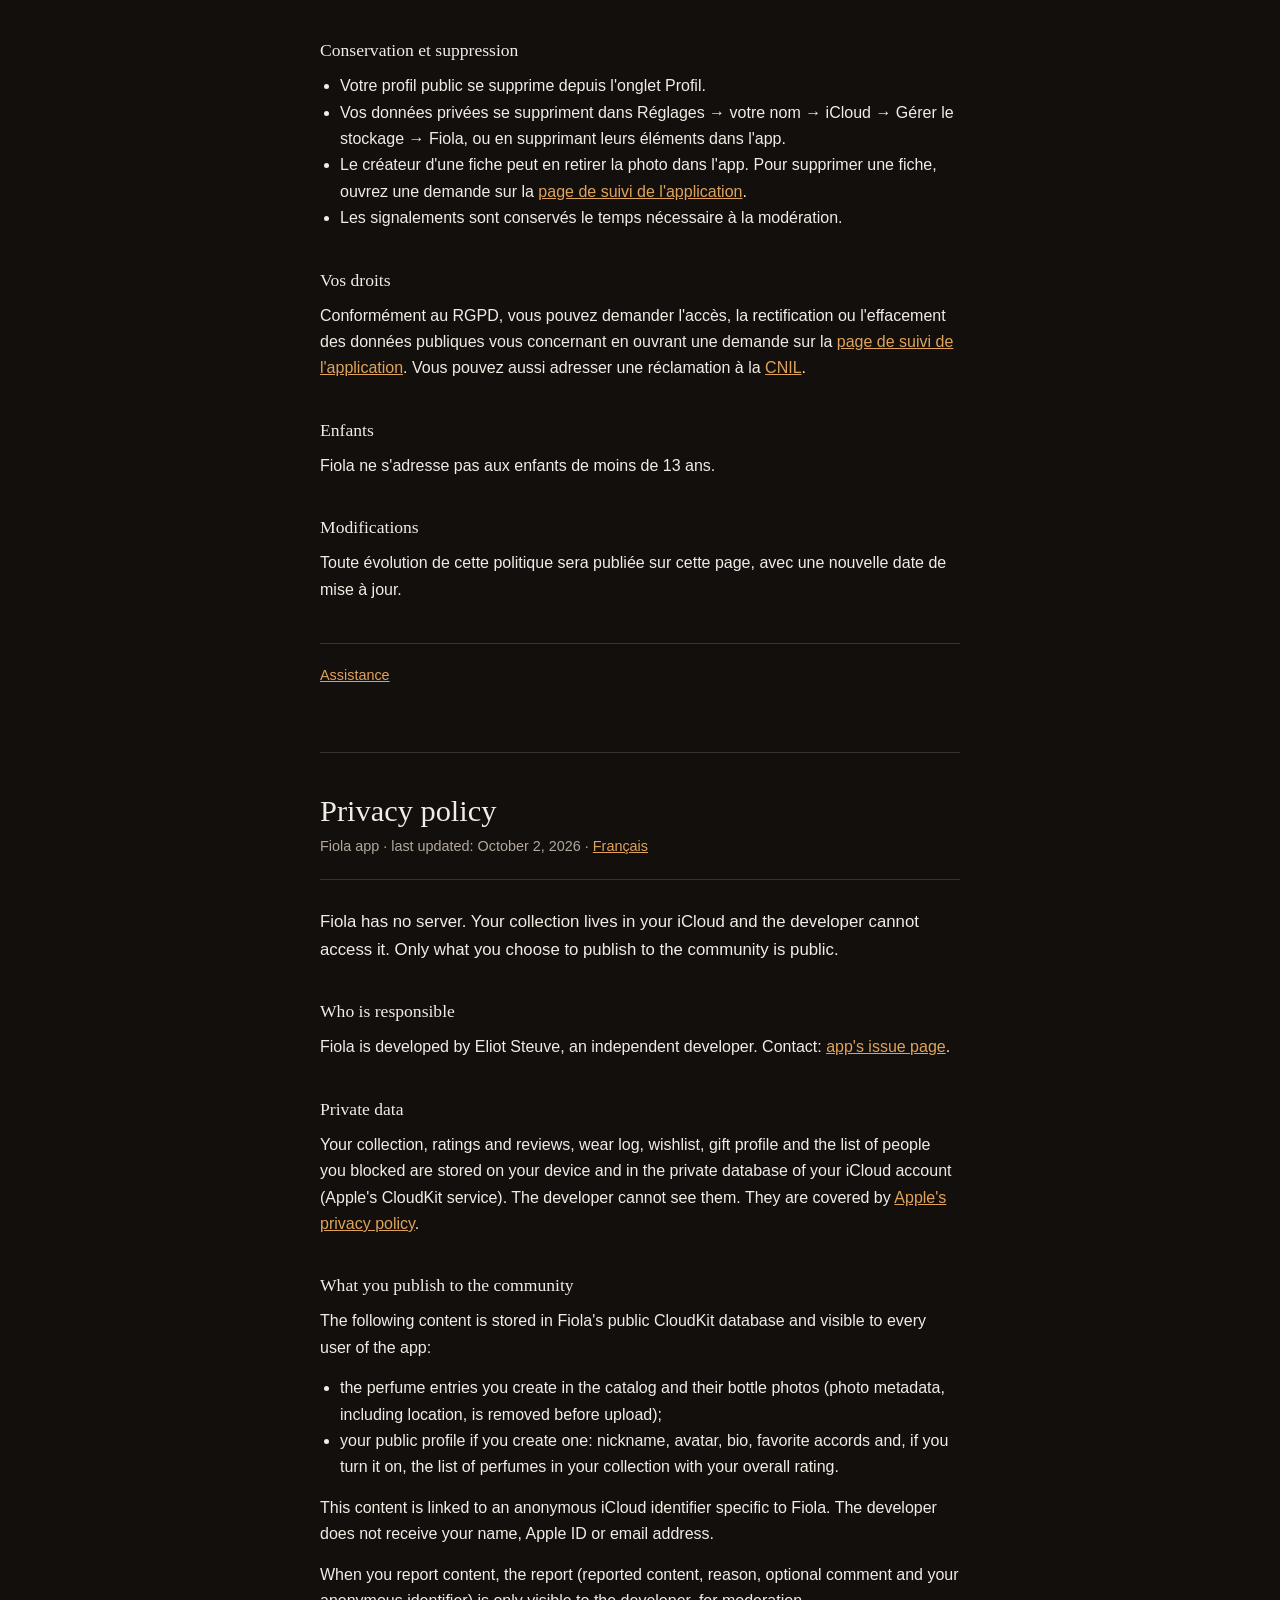
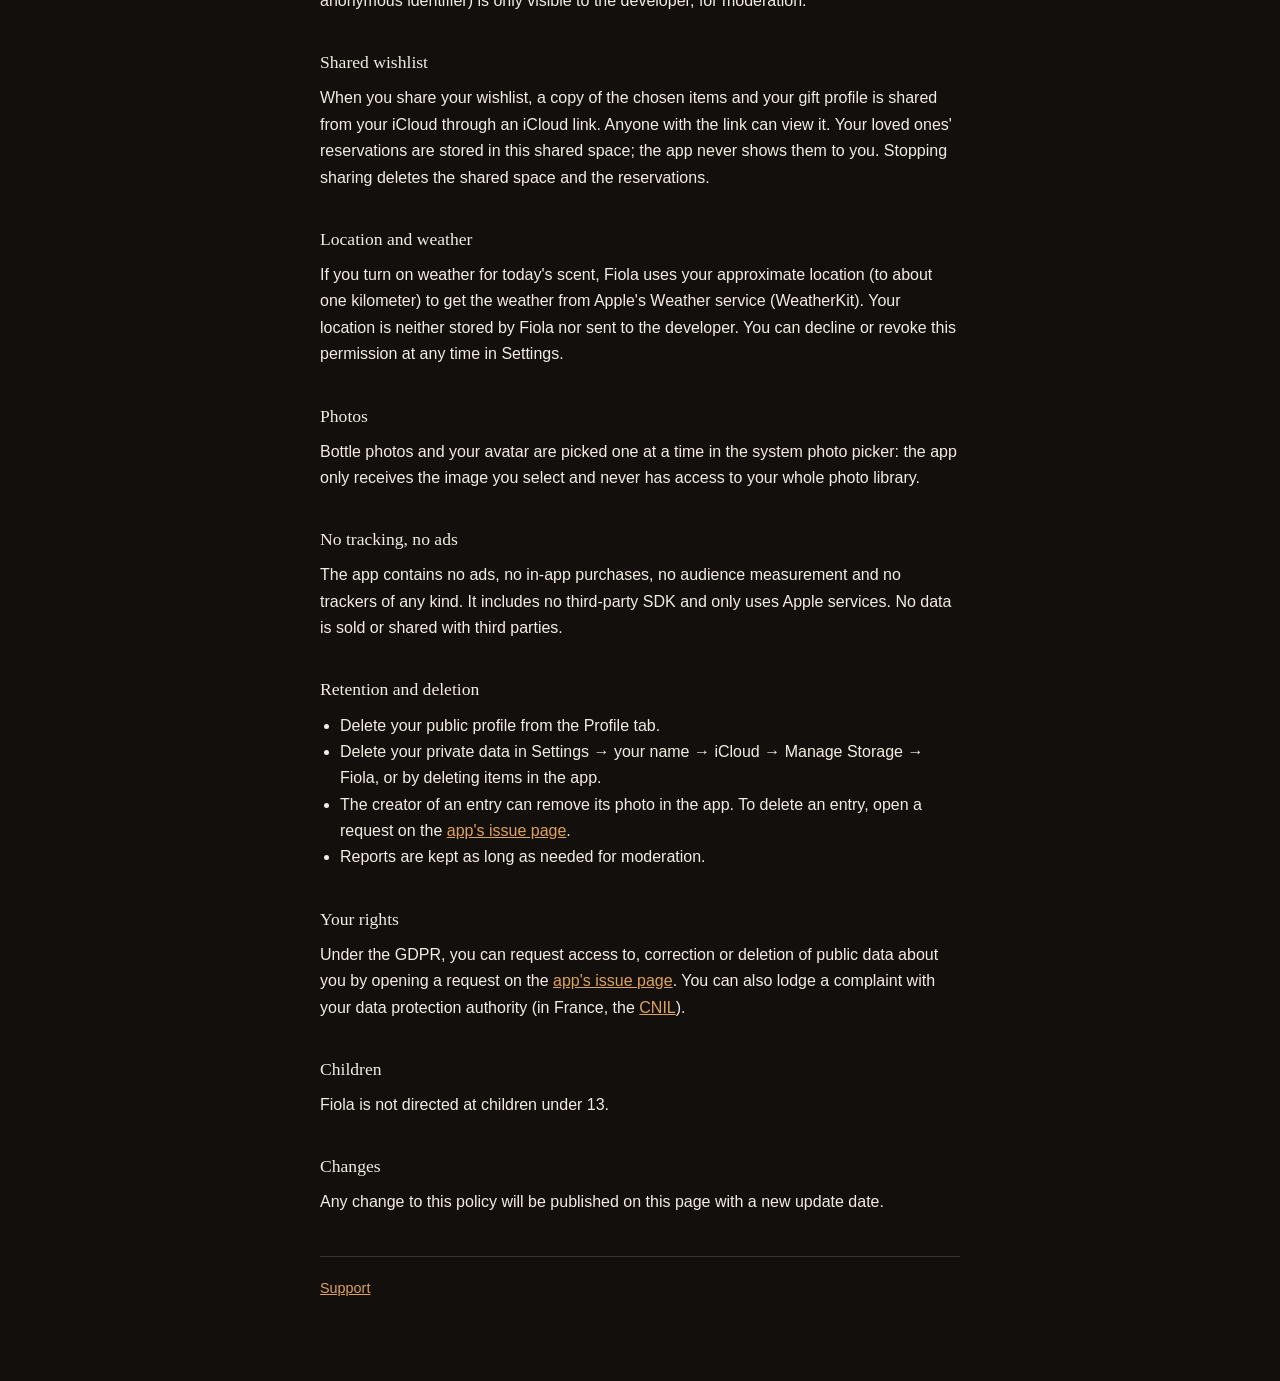
==== commit 9dc7d81e: "Update privacy.html" ====
--- a/privacy.html
+++ b/privacy.html
@@ -17,6 +17,8 @@
   publier pour la communauté est public.</p>
 
   <h2>Responsable</h2>
+  <p>Fiola est développée par Eliot Steuve, développeur indépendant.
+  Contact : <a href="https://github.com/Eliotstv/Fiola-app/issues">page de suivi de l'application</a>.</p>
 
   <h2>Données privées</h2>
   <p>Votre collection, vos notes et avis, votre journal de port, votre
@@ -77,14 +79,14 @@
     <li>Vos données privées se suppriment dans Réglages → votre nom → iCloud →
     Gérer le stockage → Fiola, ou en supprimant leurs éléments dans l'app.</li>
     <li>Le créateur d'une fiche peut en retirer la photo dans l'app. Pour
-    supprimer une fiche, écrivez-moi.</li>
+    supprimer une fiche, ouvrez une demande sur la <a href="https://github.com/Eliotstv/Fiola-app/issues">page de suivi de l'application</a>.</li>
     <li>Les signalements sont conservés le temps nécessaire à la modération.</li>
   </ul>
 
   <h2>Vos droits</h2>
   <p>Conformément au RGPD, vous pouvez demander l'accès, la rectification ou
-  l'effacement des données publiques vous concernant en écrivant à
-  <a href="mailto:ADRESSE_DE_CONTACT">ADRESSE_DE_CONTACT</a>. Vous pouvez
+  l'effacement des données publiques vous concernant en ouvrant une demande
+  sur la <a href="https://github.com/Eliotstv/Fiola-app/issues">page de suivi de l'application</a>. Vous pouvez
   aussi adresser une réclamation à la <a href="https://www.cnil.fr/">CNIL</a>.</p>
 
   <h2>Enfants</h2>
@@ -94,7 +96,7 @@
   <p>Toute évolution de cette politique sera publiée sur cette page, avec une
   nouvelle date de mise à jour.</p>
 
-  <nav><a href="../">Assistance</a></nav>
+  <nav><a href="index.html">Assistance</a></nav>
 </section>
 
 <section id="en" lang="en">
@@ -106,7 +108,8 @@
   community is public.</p>
 
   <h2>Who is responsible</h2>
-
+  <p>Fiola is developed by Eliot Steuve, an independent developer.
+  Contact: <a href="https://github.com/Eliotstv/Fiola-app/issues">app's issue page</a>.</p>
 
   <h2>Private data</h2>
   <p>Your collection, ratings and reviews, wear log, wishlist, gift profile
@@ -163,14 +166,13 @@
     <li>Delete your private data in Settings → your name → iCloud → Manage
     Storage → Fiola, or by deleting items in the app.</li>
     <li>The creator of an entry can remove its photo in the app. To delete an
-    entry, write to me.</li>
+    entry, open a request on the <a href="https://github.com/Eliotstv/Fiola-app/issues">app's issue page</a>.</li>
     <li>Reports are kept as long as needed for moderation.</li>
   </ul>
 
   <h2>Your rights</h2>
   <p>Under the GDPR, you can request access to, correction or deletion of
-  public data about you by writing to
-  <a href="mailto:ADRESSE_DE_CONTACT">ADRESSE_DE_CONTACT</a>. You can also
+  public data about you by opening a request on the <a href="https://github.com/Eliotstv/Fiola-app/issues">app's issue page</a>. You can also
   lodge a complaint with your data protection authority (in France, the
   <a href="https://www.cnil.fr/">CNIL</a>).</p>
 
@@ -181,7 +183,7 @@
   <p>Any change to this policy will be published on this page with a new
   update date.</p>
 
-  <nav><a href="../">Support</a></nav>
+  <nav><a href="index.html">Support</a></nav>
 </section>
 </main>
 </body>
